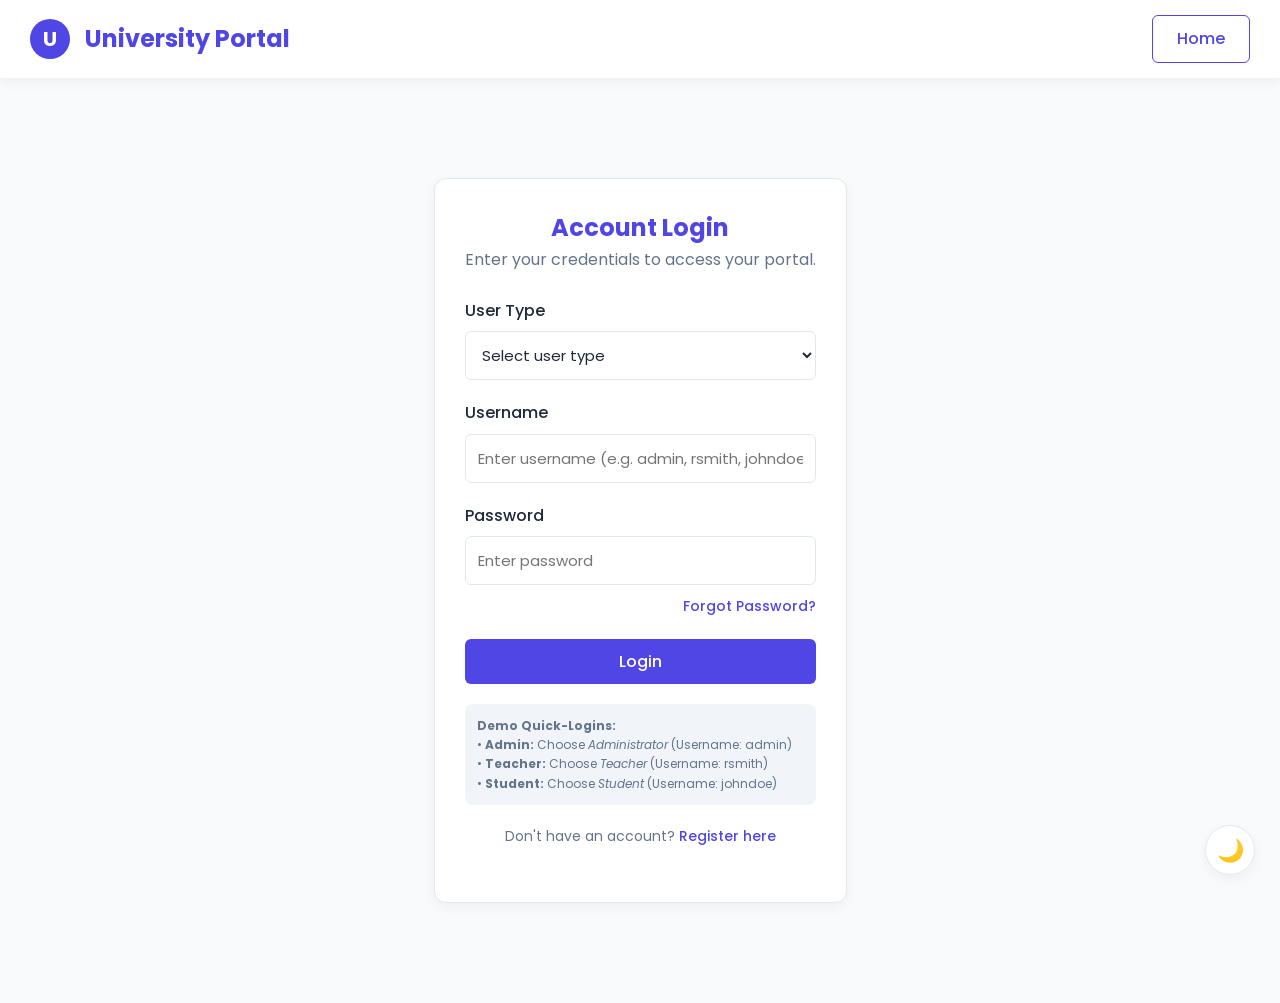
==== login.html @ 8c57611e "Initial commit: Complete Online Examination System" ====
<!DOCTYPE html>
<html lang="en">
<head>
    <meta charset="UTF-8">
    <meta name="viewport" content="width=device-width, initial-scale=1.0">
    <title>Login - Online Examination System</title>
    <link rel="stylesheet" href="styles.css">
    <link rel="stylesheet" href="app-styles.css">
</head>
<body>
    <header>
        <div class="logo-area">
            <div class="logo-placeholder">U</div>
            <h2>University Portal</h2>
        </div>
        <a href="index.html" class="btn btn-secondary">Home</a>
    </header>

    <div class="container">
        <div class="card center-box">
            <h2>Account Login</h2>
            <p>Enter your credentials to access your portal.</p>
            
            <form action="javascript:void(0);" onsubmit="handleLogin()">
                <div class="form-group">
                    <label for="userType">User Type</label>
                    <select id="userType" class="form-control" required>
                        <option value="" disabled selected>Select user type</option>
                        <option value="student">Student</option>
                        <option value="teacher">Teacher</option>
                        <option value="admin">Administrator</option>
                    </select>
                </div>

                <div class="form-group">
                    <label for="username">Username</label>
                    <input type="text" id="username" class="form-control" placeholder="Enter username (e.g. admin, rsmith, johndoe)" required>
                </div>

                <div class="form-group">
                    <label for="password">Password</label>
                    <input type="password" id="password" class="form-control" placeholder="Enter password" required>
                    <div style="text-align: right; margin-top: 8px;">
                        <a href="forgot-password.html" style="color: var(--primary-color); font-size: 14px; text-decoration: none; font-weight: 500;">Forgot Password?</a>
                    </div>
                </div>

                <button type="submit" class="btn full-width">Login</button>
            </form>

            <div style="margin-top: 20px; padding: 12px; background: var(--secondary-color); border-radius: 8px; font-size: 12px; text-align: left; color: var(--text-light);">
                <strong>Demo Quick-Logins:</strong><br>
                • <strong>Admin:</strong> Choose <em>Administrator</em> (Username: <code>admin</code>)<br>
                • <strong>Teacher:</strong> Choose <em>Teacher</em> (Username: <code>rsmith</code>)<br>
                • <strong>Student:</strong> Choose <em>Student</em> (Username: <code>johndoe</code>)
            </div>

            <p style="margin-top: 20px; font-size: 14px;">
                Don't have an account? <a href="register.html" style="color: var(--primary-color); text-decoration: none; font-weight: 500;">Register here</a>
            </p>
        </div>
    </div>

    <script src="exam-store.js"></script>
    <script src="app-utils.js"></script>
    <script src="script.js"></script>
</body>
</html>
---- styles.css ----
@import url('https://fonts.googleapis.com/css2?family=Poppins:wght@300;400;500;600;700&display=swap');

:root {
    /* Minimal Light Theme - Slate/Indigo */
    --primary-color: #4f46e5;
    --primary-hover: #4338ca;
    --secondary-color: #f1f5f9;
    --text-color: #1e293b;
    --text-light: #64748b;
    --bg-color: #f8fafc;
    --card-bg: #ffffff;
    --shadow: 0 4px 12px rgba(0, 0, 0, 0.05);
    --border-radius: 12px;
    --border-color: #e2e8f0;
    --success-color: #10b981;
    --danger-color: #ef4444;
}

[data-theme="dark"] {
    --primary-color: #6366f1;
    --primary-hover: #818cf8;
    --secondary-color: #1e293b;
    --text-color: #f8fafc;
    --text-light: #94a3b8;
    --bg-color: #0f172a;
    --card-bg: #1e293b;
    --shadow: 0 4px 12px rgba(0, 0, 0, 0.3);
    --border-color: #334155;
}

* {
    margin: 0;
    padding: 0;
    box-sizing: border-box;
    font-family: 'Poppins', sans-serif;
}

body {
    background-color: var(--bg-color);
    color: var(--text-color);
    line-height: 1.6;
    min-height: 100vh;
    display: flex;
    flex-direction: column;
    transition: background-color 0.3s ease, color 0.3s ease;
}

header, .card, .btn {
    transition: background-color 0.3s ease, color 0.3s ease, border-color 0.3s ease, box-shadow 0.3s ease;
}

header {
    background-color: var(--card-bg);
    box-shadow: var(--shadow);
    padding: 15px 30px;
    display: flex;
    justify-content: space-between;
    align-items: center;
}

.logo-area {
    display: flex;
    align-items: center;
    gap: 15px;
}

.logo-placeholder {
    width: 40px;
    height: 40px;
    background-color: var(--primary-color);
    color: white;
    border-radius: 50%;
    display: flex;
    align-items: center;
    justify-content: center;
    font-weight: bold;
    font-size: 20px;
}

h1, h2, h3 {
    color: var(--primary-color);
}

.container {
    max-width: 1200px;
    margin: 0 auto;
    padding: 40px 20px;
    flex: 1;
}

.card {
    background-color: var(--card-bg);
    border-radius: var(--border-radius);
    box-shadow: var(--shadow);
    padding: 30px;
    border: 1px solid var(--border-color);
}

.btn {
    display: inline-block;
    background-color: var(--primary-color);
    color: white;
    padding: 10px 24px;
    text-decoration: none;
    border-radius: 6px;
    border: none;
    cursor: pointer;
    font-weight: 500;
    transition: background-color 0.2s ease;
    text-align: center;
    font-size: 16px;
}

.btn:hover {
    background-color: var(--primary-hover);
}

.btn-secondary {
    background-color: var(--card-bg);
    color: var(--primary-color);
    border: 1px solid var(--primary-color);
}

.btn-secondary:hover {
    background-color: var(--secondary-color);
}

/* Centered layouts (Home, Login) */
.center-box {
    max-width: 450px;
    margin: 60px auto;
    text-align: center;
}

.center-box p {
    margin-bottom: 25px;
    color: var(--text-light);
}

/* Forms */
.form-group {
    margin-bottom: 20px;
    text-align: left;
}

.form-group label {
    display: block;
    margin-bottom: 8px;
    font-weight: 500;
}

.form-control {
    width: 100%;
    padding: 12px;
    border: 1px solid var(--border-color);
    border-radius: 6px;
    font-size: 15px;
    transition: border-color 0.2s, background-color 0.3s, color 0.3s;
    background-color: var(--card-bg);
    color: var(--text-color);
}

.form-control:focus {
    outline: none;
    border-color: var(--primary-color);
}

.full-width {
    width: 100%;
}

/* Dashboard Grid */
.dashboard-grid {
    display: grid;
    grid-template-columns: repeat(auto-fit, minmax(280px, 1fr));
    gap: 25px;
    margin-top: 30px;
}

.dashboard-card {
    text-align: center;
    padding: 40px 20px;
    transition: transform 0.2s;
    display: flex;
    flex-direction: column;
    justify-content: center;
    align-items: center;
    text-decoration: none;
    color: inherit;
}

.dashboard-card:hover {
    transform: translateY(-5px);
}

.dashboard-card h3 {
    margin-bottom: 15px;
}

/* Exams List */
.exam-list {
    display: grid;
    grid-template-columns: repeat(auto-fit, minmax(320px, 1fr));
    gap: 20px;
    margin-top: 20px;
}

.exam-item {
    display: flex;
    flex-direction: column;
    gap: 10px;
}

.exam-meta {
    color: var(--text-light);
    font-size: 14px;
    margin-bottom: 15px;
}

/* Online Exam Page */
.exam-header {
    display: flex;
    justify-content: space-between;
    align-items: center;
    margin-bottom: 20px;
    padding-bottom: 15px;
    border-bottom: 1px solid var(--border-color);
}

.timer {
    font-size: 18px;
    font-weight: 600;
    color: var(--danger-color);
    background: #ffebee;
    padding: 8px 16px;
    border-radius: 20px;
}

.question-container {
    margin-bottom: 30px;
    min-height: 250px;
}

.question-text {
    font-size: 18px;
    font-weight: 500;
    margin-bottom: 20px;
}

.options-list {
    list-style: none;
}

.option-item {
    margin-bottom: 12px;
}

.option-label {
    display: flex;
    align-items: center;
    padding: 12px 15px;
    border: 1px solid var(--border-color);
    border-radius: 6px;
    cursor: pointer;
    transition: background-color 0.2s;
}

.option-label:hover {
    background-color: var(--secondary-color);
}

.option-label input[type="radio"] {
    margin-right: 15px;
    transform: scale(1.2);
}

.exam-controls {
    display: flex;
    justify-content: space-between;
    margin-top: 20px;
}

/* Table */
.table-responsive {
    overflow-x: auto;
    margin-top: 20px;
}

table {
    width: 100%;
    border-collapse: collapse;
}

th, td {
    padding: 15px;
    text-align: left;
    border-bottom: 1px solid var(--border-color);
}

th {
    background-color: var(--secondary-color);
    color: var(--text-light);
    font-weight: 600;
}

tr:hover {
    background-color: var(--secondary-color);
}

.status-pass {
    color: var(--success-color);
    font-weight: 600;
}

.status-fail {
    color: var(--danger-color);
    font-weight: 600;
}

/* Responsive enhancements for mobile */
@media (max-width: 768px) {
    header {
        flex-direction: column;
        gap: 15px;
        text-align: center;
        padding: 15px;
    }
    
    .logo-area {
        justify-content: center;
        width: 100%;
    }
    
    .container {
        padding: 20px 15px;
    }

    .card {
        padding: 20px 15px;
    }
    
    .center-box {
        margin: 30px auto;
    }

    .exam-controls {
        flex-direction: column;
        gap: 15px;
    }
    
    .exam-controls > div {
        display: flex;
        flex-direction: column;
        gap: 10px;
        width: 100%;
    }
    
    .btn {
        width: 100%;
    }
    
    .theme-toggle-btn {
        bottom: 15px;
        right: 15px;
        width: 45px;
        height: 45px;
        font-size: 18px;
    }
}

@media (max-width: 480px) {
    h1 { font-size: 24px; }
    h2 { font-size: 20px; }
    h3 { font-size: 18px; }
}

/* Floating Theme Toggle */
.theme-toggle-btn {
    position: fixed;
    bottom: 25px;
    right: 25px;
    background-color: var(--card-bg);
    color: var(--text-color);
    border: 1px solid var(--border-color);
    border-radius: 50%;
    width: 50px;
    height: 50px;
    display: flex;
    align-items: center;
    justify-content: center;
    cursor: pointer;
    box-shadow: var(--shadow);
    z-index: 1000;
    font-size: 22px;
    transition: all 0.3s ease;
}

.theme-toggle-btn:hover {
    transform: scale(1.1);
}
---- app-styles.css ----
/* ============================================================
   APP STYLES — University Examination Management Platform
   Clean, Minimal, Professional, Production-Ready UI
   ============================================================ */

/* --- Role Badges & Status Badges --- */
.role-badge {
    display: inline-flex;
    align-items: center;
    gap: 6px;
    padding: 3px 10px;
    border-radius: 9999px;
    font-size: 11px;
    font-weight: 600;
    text-transform: uppercase;
    letter-spacing: 0.5px;
}
.role-admin { background: #fef3c7; color: #92400e; border: 1px solid #fde68a; }
.role-teacher { background: #e0e7ff; color: #3730a3; border: 1px solid #c7d2fe; }
.role-student { background: #ecfdf5; color: #065f46; border: 1px solid #a7f3d0; }

[data-theme="dark"] .role-admin { background: #78350f; color: #fef3c7; border-color: #92400e; }
[data-theme="dark"] .role-teacher { background: #312e81; color: #e0e7ff; border-color: #3730a3; }
[data-theme="dark"] .role-student { background: #064e3b; color: #ecfdf5; border-color: #065f46; }

.status-badge {
    display: inline-flex;
    align-items: center;
    gap: 6px;
    padding: 4px 10px;
    border-radius: 6px;
    font-size: 12px;
    font-weight: 600;
    white-space: nowrap;
}
.badge-draft { background: #f1f5f9; color: #475569; border: 1px solid #cbd5e1; }
.badge-active { background: #ecfdf5; color: #047857; border: 1px solid #a7f3d0; }
.badge-completed { background: #eff6ff; color: #1d4ed8; border: 1px solid #bfdbfe; }
.badge-closed { background: #f8fafc; color: #64748b; border: 1px solid #e2e8f0; }
.badge-submitted { background: #fffbeb; color: #b45309; border: 1px solid #fde68a; }
.badge-correction { background: #faf5ff; color: #7e22ce; border: 1px solid #e9d5ff; }
.badge-published { background: #f0fdf4; color: #15803d; border: 1px solid #bbf7d0; }
.badge-violation { background: #fef2f2; color: #b91c1c; border: 1px solid #fecaca; }

[data-theme="dark"] .badge-draft { background: #334155; color: #cbd5e1; border-color: #475569; }
[data-theme="dark"] .badge-active { background: #064e3b; color: #a7f3d0; border-color: #047857; }
[data-theme="dark"] .badge-completed { background: #1e3a8a; color: #bfdbfe; border-color: #1d4ed8; }
[data-theme="dark"] .badge-closed { background: #1e293b; color: #94a3b8; border-color: #334155; }
[data-theme="dark"] .badge-submitted { background: #78350f; color: #fde68a; border-color: #b45309; }
[data-theme="dark"] .badge-correction { background: #581c87; color: #e9d5ff; border-color: #7e22ce; }
[data-theme="dark"] .badge-published { background: #14532d; color: #bbf7d0; border-color: #15803d; }
[data-theme="dark"] .badge-violation { background: #7f1d1d; color: #fecaca; border-color: #b91c1c; }

/* --- App Navigation Bar --- */
.app-nav {
    display: flex;
    align-items: center;
    gap: 8px;
    flex-wrap: wrap;
}
.nav-link {
    color: var(--text-color);
    text-decoration: none;
    font-size: 14px;
    font-weight: 500;
    padding: 7px 14px;
    border-radius: 6px;
    transition: all 0.2s ease;
    display: inline-flex;
    align-items: center;
    gap: 6px;
}
.nav-link:hover {
    background-color: var(--secondary-color);
    color: var(--primary-color);
}
.nav-link.active {
    background-color: var(--primary-color);
    color: #ffffff;
}

.user-profile-chip {
    display: inline-flex;
    align-items: center;
    gap: 10px;
    background-color: var(--secondary-color);
    padding: 5px 12px;
    border-radius: 9999px;
    font-size: 13px;
    border: 1px solid var(--border-color);
}
.user-avatar-sm {
    width: 24px;
    height: 24px;
    border-radius: 50%;
    background-color: var(--primary-color);
    color: white;
    font-size: 11px;
    font-weight: 700;
    display: flex;
    align-items: center;
    justify-content: center;
}

/* --- Stats Grid --- */
.stats-grid {
    display: grid;
    grid-template-columns: repeat(auto-fit, minmax(220px, 1fr));
    gap: 18px;
    margin-bottom: 28px;
}
.stat-card {
    background: var(--card-bg);
    border: 1px solid var(--border-color);
    border-radius: var(--border-radius);
    padding: 20px;
    box-shadow: var(--shadow);
    display: flex;
    align-items: center;
    gap: 16px;
    transition: transform 0.2s, box-shadow 0.2s;
}
.stat-card:hover {
    transform: translateY(-2px);
    box-shadow: 0 8px 20px rgba(0,0,0,0.06);
}
.stat-icon {
    width: 48px;
    height: 48px;
    border-radius: 10px;
    display: flex;
    align-items: center;
    justify-content: center;
    font-size: 22px;
    background: var(--secondary-color);
    color: var(--primary-color);
    flex-shrink: 0;
}
.stat-content {
    display: flex;
    flex-direction: column;
}
.stat-value {
    font-size: 24px;
    font-weight: 700;
    color: var(--text-color);
    line-height: 1.2;
}
.stat-label {
    font-size: 13px;
    color: var(--text-light);
    margin-top: 2px;
}

/* --- Section Headers & Action Rows --- */
.section-toolbar {
    display: flex;
    justify-content: space-between;
    align-items: center;
    gap: 16px;
    margin-bottom: 20px;
    flex-wrap: wrap;
}
.search-filter-box {
    display: flex;
    align-items: center;
    gap: 10px;
    flex: 1;
    max-width: 500px;
}
.search-input {
    flex: 1;
    padding: 9px 14px;
    border: 1px solid var(--border-color);
    border-radius: 6px;
    background: var(--card-bg);
    color: var(--text-color);
    font-size: 14px;
}
.filter-select {
    padding: 9px 14px;
    border: 1px solid var(--border-color);
    border-radius: 6px;
    background: var(--card-bg);
    color: var(--text-color);
    font-size: 14px;
}

/* --- Tables Polish --- */
.data-table {
    width: 100%;
    border-collapse: separate;
    border-spacing: 0;
}
.data-table th {
    background-color: var(--secondary-color);
    color: var(--text-color);
    font-size: 13px;
    font-weight: 600;
    text-transform: uppercase;
    letter-spacing: 0.5px;
    padding: 12px 16px;
    border-bottom: 2px solid var(--border-color);
}
.data-table td {
    padding: 14px 16px;
    border-bottom: 1px solid var(--border-color);
    font-size: 14px;
    vertical-align: middle;
}
.data-table tr:hover td {
    background-color: rgba(79, 70, 229, 0.02);
}
.table-actions {
    display: flex;
    align-items: center;
    gap: 8px;
}
.btn-sm {
    padding: 6px 12px;
    font-size: 13px;
    border-radius: 5px;
}
.btn-danger {
    background-color: var(--danger-color);
    color: #ffffff;
}
.btn-danger:hover {
    background-color: #dc2626;
}
.btn-outline-danger {
    background: transparent;
    color: var(--danger-color);
    border: 1px solid var(--danger-color);
}
.btn-outline-danger:hover {
    background: #fee2e2;
}

/* --- Rules Box --- */
.rules-box {
    background: #fffbeb;
    border: 1px solid #fef3c7;
    border-left: 5px solid #f59e0b;
    border-radius: 8px;
    padding: 18px 22px;
    margin-bottom: 24px;
    color: #78350f;
    font-size: 14px;
    line-height: 1.6;
}
[data-theme="dark"] .rules-box {
    background: #451a03;
    border-color: #78350f;
    border-left-color: #f59e0b;
    color: #fef3c7;
}
.rules-box h4 {
    color: #92400e;
    font-size: 15px;
    font-weight: 600;
    margin-bottom: 8px;
    display: flex;
    align-items: center;
    gap: 6px;
}
[data-theme="dark"] .rules-box h4 {
    color: #fde68a;
}
.rules-box pre {
    white-space: pre-wrap;
    font-family: inherit;
    margin: 0;
}

/* --- Exam Code Pill / Box --- */
.exam-code-box {
    display: inline-flex;
    align-items: center;
    gap: 10px;
    background: #eef2ff;
    border: 1px dashed #6366f1;
    border-radius: 8px;
    padding: 8px 16px;
    font-family: monospace;
    font-size: 16px;
    font-weight: 700;
    color: var(--primary-color);
}
[data-theme="dark"] .exam-code-box {
    background: #1e1b4b;
    border-color: #818cf8;
    color: #c7d2fe;
}
.btn-copy {
    background: none;
    border: none;
    cursor: pointer;
    font-size: 14px;
    color: var(--primary-color);
    padding: 2px 6px;
    border-radius: 4px;
}
.btn-copy:hover {
    background: rgba(99, 102, 241, 0.1);
}

/* --- Question Builder (Teacher) --- */
.question-builder-item {
    background: var(--card-bg);
    border: 1px solid var(--border-color);
    border-radius: 8px;
    padding: 20px;
    margin-bottom: 20px;
    position: relative;
    transition: border-color 0.2s;
}
.question-builder-item:hover {
    border-color: var(--primary-color);
}
.qb-header {
    display: flex;
    justify-content: space-between;
    align-items: center;
    margin-bottom: 14px;
    padding-bottom: 10px;
    border-bottom: 1px solid var(--border-color);
}
.qb-num {
    font-weight: 700;
    font-size: 15px;
    color: var(--primary-color);
}
.qb-options-grid {
    display: grid;
    grid-template-columns: 1fr 1fr;
    gap: 12px;
    margin: 14px 0;
}
@media (max-width: 640px) {
    .qb-options-grid { grid-template-columns: 1fr; }
}

/* --- Dedicated Distraction-Free Exam UI (Student) --- */
.exam-taking-wrapper {
    display: grid;
    grid-template-columns: 1fr 300px;
    gap: 24px;
    margin-top: 20px;
}
@media (max-width: 900px) {
    .exam-taking-wrapper {
        grid-template-columns: 1fr;
    }
}
.exam-main-panel {
    background: var(--card-bg);
    border: 1px solid var(--border-color);
    border-radius: 12px;
    padding: 30px;
    box-shadow: var(--shadow);
    display: flex;
    flex-direction: column;
    min-height: 480px;
}
.exam-side-panel {
    background: var(--card-bg);
    border: 1px solid var(--border-color);
    border-radius: 12px;
    padding: 20px;
    box-shadow: var(--shadow);
    height: fit-content;
}
.q-nav-grid {
    display: grid;
    grid-template-columns: repeat(5, 1fr);
    gap: 8px;
    margin-top: 14px;
}
.q-nav-btn {
    width: 100%;
    aspect-ratio: 1;
    border-radius: 6px;
    border: 1px solid var(--border-color);
    background: var(--card-bg);
    color: var(--text-color);
    font-weight: 600;
    font-size: 13px;
    cursor: pointer;
    transition: all 0.2s;
    display: flex;
    align-items: center;
    justify-content: center;
}
.q-nav-btn:hover {
    border-color: var(--primary-color);
}
.q-nav-btn.active {
    background: var(--primary-color);
    color: white;
    border-color: var(--primary-color);
}
.q-nav-btn.answered {
    background: #ecfdf5;
    color: #047857;
    border-color: #10b981;
}
[data-theme="dark"] .q-nav-btn.answered {
    background: #064e3b;
    color: #a7f3d0;
    border-color: #047857;
}

/* Timer Box */
.timer-widget {
    background: #fef2f2;
    border: 1px solid #fee2e2;
    color: #b91c1c;
    padding: 10px 16px;
    border-radius: 8px;
    font-size: 18px;
    font-weight: 700;
    display: flex;
    align-items: center;
    justify-content: center;
    gap: 8px;
    letter-spacing: 1px;
}
[data-theme="dark"] .timer-widget {
    background: #7f1d1d;
    border-color: #991b1b;
    color: #fecaca;
}
.timer-widget.warning {
    animation: timerPulse 1s infinite alternate;
}
@keyframes timerPulse {
    from { transform: scale(1); opacity: 1; }
    to { transform: scale(1.03); opacity: 0.8; }
}

/* Option Cards (Student MCQ) */
.student-option-card {
    display: flex;
    align-items: center;
    gap: 14px;
    padding: 14px 18px;
    border: 1.5px solid var(--border-color);
    border-radius: 8px;
    margin-bottom: 12px;
    cursor: pointer;
    transition: all 0.2s ease;
    background: var(--card-bg);
}
.student-option-card:hover {
    border-color: var(--primary-color);
    background: rgba(79, 70, 229, 0.02);
}
.student-option-card.selected {
    border-color: var(--primary-color);
    background: rgba(79, 70, 229, 0.07);
}
.option-letter-badge {
    width: 30px;
    height: 30px;
    border-radius: 50%;
    background: var(--secondary-color);
    color: var(--text-color);
    font-weight: 700;
    font-size: 13px;
    display: flex;
    align-items: center;
    justify-content: center;
    flex-shrink: 0;
}
.student-option-card.selected .option-letter-badge {
    background: var(--primary-color);
    color: white;
}

/* JPEG Upload Zone */
.jpeg-upload-zone {
    border: 2px dashed var(--border-color);
    border-radius: 10px;
    padding: 30px 20px;
    text-align: center;
    cursor: pointer;
    transition: all 0.2s;
    background: var(--secondary-color);
    margin-top: 14px;
}
.jpeg-upload-zone:hover {
    border-color: var(--primary-color);
    background: rgba(79, 70, 229, 0.03);
}
.jpeg-preview-box {
    margin-top: 14px;
    padding: 14px;
    border: 1px solid var(--border-color);
    border-radius: 8px;
    background: var(--card-bg);
    display: flex;
    align-items: center;
    gap: 14px;
}
.jpeg-thumb {
    width: 80px;
    height: 80px;
    object-fit: cover;
    border-radius: 6px;
    border: 1px solid var(--border-color);
    cursor: pointer;
}

/* Modals */
.modal-overlay {
    position: fixed;
    top: 0;
    left: 0;
    right: 0;
    bottom: 0;
    background: rgba(15, 23, 42, 0.65);
    backdrop-filter: blur(4px);
    display: none;
    align-items: center;
    justify-content: center;
    z-index: 2000;
    padding: 20px;
}
.modal-overlay.open {
    display: flex;
}
.modal-card {
    background: var(--card-bg);
    border-radius: 12px;
    width: 100%;
    max-width: 650px;
    max-height: 90vh;
    overflow-y: auto;
    box-shadow: 0 20px 40px rgba(0,0,0,0.25);
    border: 1px solid var(--border-color);
    animation: modalSlide 0.25s ease-out;
}
.modal-card.modal-lg {
    max-width: 900px;
}
@keyframes modalSlide {
    from { transform: translateY(20px); opacity: 0; }
    to { transform: translateY(0); opacity: 1; }
}
.modal-header {
    display: flex;
    justify-content: space-between;
    align-items: center;
    padding: 20px 24px;
    border-bottom: 1px solid var(--border-color);
}
.modal-header h3 {
    margin: 0;
    font-size: 18px;
}
.modal-close-btn {
    background: none;
    border: none;
    font-size: 24px;
    cursor: pointer;
    color: var(--text-light);
    line-height: 1;
}
.modal-close-btn:hover {
    color: var(--text-color);
}
.modal-body {
    padding: 24px;
}
.modal-footer {
    display: flex;
    justify-content: flex-end;
    gap: 12px;
    padding: 16px 24px;
    border-top: 1px solid var(--border-color);
    background: var(--secondary-color);
    border-radius: 0 0 12px 12px;
}

/* Security Violation Modal Overlay */
.security-violation-card {
    background: #fff;
    border: 3px solid #ef4444;
    border-radius: 16px;
    max-width: 520px;
    text-align: center;
    padding: 36px 28px;
    box-shadow: 0 25px 50px -12px rgba(239, 68, 68, 0.4);
}
[data-theme="dark"] .security-violation-card {
    background: #1e1b1b;
}

/* Toast System */
.toast-container {
    position: fixed;
    top: 24px;
    right: 24px;
    z-index: 3000;
    display: flex;
    flex-direction: column;
    gap: 10px;
    pointer-events: none;
}
.toast-msg {
    pointer-events: auto;
    background: var(--card-bg);
    color: var(--text-color);
    border: 1px solid var(--border-color);
    border-left: 4px solid var(--primary-color);
    padding: 14px 20px;
    border-radius: 8px;
    box-shadow: 0 10px 25px rgba(0,0,0,0.12);
    font-size: 14px;
    display: flex;
    align-items: center;
    gap: 10px;
    animation: toastIn 0.3s cubic-bezier(0.16, 1, 0.3, 1);
    min-width: 280px;
    max-width: 400px;
}
.toast-success { border-left-color: #10b981; }
.toast-danger { border-left-color: #ef4444; }
.toast-warning { border-left-color: #f59e0b; }
@keyframes toastIn {
    from { transform: translateX(100%); opacity: 0; }
    to { transform: translateX(0); opacity: 1; }
}

/* Empty States */
.empty-state-box {
    text-align: center;
    padding: 50px 20px;
    color: var(--text-light);
}
.empty-state-icon {
    font-size: 42px;
    margin-bottom: 12px;
    opacity: 0.7;
}

/* Score Sheet View Banner */
.notice-banner {
    padding: 12px 16px;
    border-radius: 8px;
    font-size: 13px;
    display: flex;
    align-items: center;
    gap: 10px;
    margin-bottom: 20px;
}
.notice-info { background: #eff6ff; color: #1e40af; border: 1px solid #bfdbfe; }
.notice-warning { background: #fffbeb; color: #92400e; border: 1px solid #fde68a; }
.notice-success { background: #ecfdf5; color: #065f46; border: 1px solid #a7f3d0; }
[data-theme="dark"] .notice-info { background: #1e3a8a; color: #dbeafe; border-color: #1d4ed8; }
[data-theme="dark"] .notice-warning { background: #78350f; color: #fef3c7; border-color: #b45309; }
[data-theme="dark"] .notice-success { background: #064e3b; color: #d1fae5; border-color: #047857; }
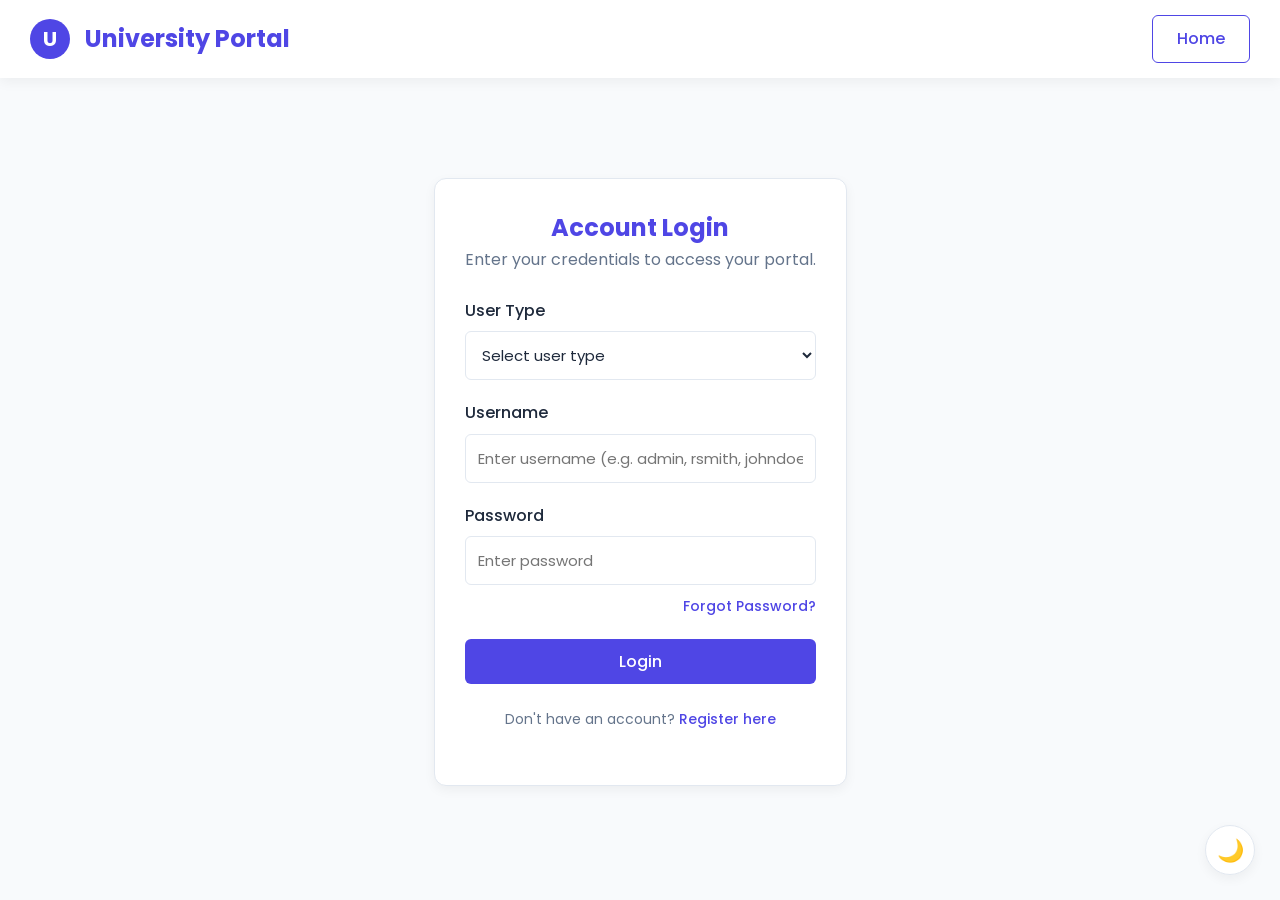
==== commit 285b170e: "Clean: Remove test data, mock submissions, and demo prompt boxes" ====
--- a/login.html
+++ b/login.html
@@ -48,14 +48,7 @@
                 <button type="submit" class="btn full-width">Login</button>
             </form>
 
-            <div style="margin-top: 20px; padding: 12px; background: var(--secondary-color); border-radius: 8px; font-size: 12px; text-align: left; color: var(--text-light);">
-                <strong>Demo Quick-Logins:</strong><br>
-                • <strong>Admin:</strong> Choose <em>Administrator</em> (Username: <code>admin</code>)<br>
-                • <strong>Teacher:</strong> Choose <em>Teacher</em> (Username: <code>rsmith</code>)<br>
-                • <strong>Student:</strong> Choose <em>Student</em> (Username: <code>johndoe</code>)
-            </div>
-
-            <p style="margin-top: 20px; font-size: 14px;">
+            <p style="margin-top: 24px; font-size: 14px;">
                 Don't have an account? <a href="register.html" style="color: var(--primary-color); text-decoration: none; font-weight: 500;">Register here</a>
             </p>
         </div>
--- a/styles.css
+++ b/styles.css
@@ -169,6 +169,35 @@
     width: 100%;
 }
 
+/* Dashboard Banner & Toolbar Rows */
+.dashboard-banner-row {
+    display: flex;
+    justify-content: space-between;
+    align-items: flex-start;
+    margin-bottom: 24px;
+    flex-wrap: wrap;
+    gap: 15px;
+}
+.banner-actions-row {
+    display: flex;
+    gap: 10px;
+    flex-wrap: wrap;
+}
+@media (max-width: 640px) {
+    .dashboard-banner-row {
+        flex-direction: column;
+        align-items: stretch;
+    }
+    .banner-actions-row {
+        flex-direction: column;
+        width: 100%;
+        gap: 8px;
+    }
+    .banner-actions-row .btn {
+        width: 100%;
+    }
+}
+
 /* Dashboard Grid */
 .dashboard-grid {
     display: grid;
@@ -317,64 +346,268 @@
     font-weight: 600;
 }
 
-/* Responsive enhancements for mobile */
+/* ============================================================
+   RESPONSIVE DESIGN SYSTEM & MOBILE ADAPTATIONS
+   Breakpoints: Tablet (1024px), Mobile Large (768px), Mobile Small (480px/360px)
+   ============================================================ */
+
+/* --- Base Header Layout (Desktop) --- */
+.app-header {
+    background-color: var(--card-bg);
+    box-shadow: var(--shadow);
+    padding: 12px 28px;
+    display: flex;
+    justify-content: space-between;
+    align-items: center;
+    position: sticky;
+    top: 0;
+    z-index: 1000;
+}
+
+.header-top-row {
+    display: flex;
+    align-items: center;
+    gap: 15px;
+}
+
+.header-right-actions {
+    display: none;
+}
+
+.mobile-nav-toggle {
+    display: none;
+    background: var(--secondary-color);
+    border: 1px solid var(--border-color);
+    border-radius: 8px;
+    width: 42px;
+    height: 42px;
+    font-size: 22px;
+    color: var(--text-color);
+    cursor: pointer;
+    align-items: center;
+    justify-content: center;
+    transition: background 0.2s;
+    user-select: none;
+}
+
+.mobile-nav-toggle:active {
+    transform: scale(0.96);
+}
+
+.nav-collapsible-wrapper {
+    display: flex;
+    align-items: center;
+    justify-content: space-between;
+    flex: 1;
+    margin-left: 24px;
+}
+
+.nav-user-section {
+    display: flex;
+    align-items: center;
+    gap: 12px;
+}
+
+/* Tablet & Mobile Landscape (max-width: 1024px) */
+@media (max-width: 1024px) {
+    .container {
+        padding: 30px 18px;
+    }
+    .app-header {
+        padding: 12px 20px;
+    }
+    .app-nav {
+        gap: 4px;
+    }
+    .nav-link {
+        padding: 6px 10px;
+        font-size: 13px;
+    }
+}
+
+/* Mobile Devices (max-width: 768px) */
 @media (max-width: 768px) {
-    header {
-        flex-direction: column;
-        gap: 15px;
-        text-align: center;
-        padding: 15px;
-    }
-    
-    .logo-area {
+    .app-header {
+        flex-direction: column;
+        align-items: stretch;
+        padding: 12px 16px;
+    }
+
+    .header-top-row {
+        justify-content: space-between;
+        width: 100%;
+    }
+
+    .header-right-actions {
+        display: flex;
+        align-items: center;
+        gap: 10px;
+    }
+
+    .mobile-nav-toggle {
+        display: flex;
+    }
+
+    .nav-collapsible-wrapper {
+        display: none;
+        flex-direction: column;
+        align-items: stretch;
+        margin-left: 0;
+        margin-top: 14px;
+        padding-top: 14px;
+        border-top: 1px solid var(--border-color);
+        gap: 14px;
+    }
+
+    .nav-collapsible-wrapper.nav-open {
+        display: flex;
+        animation: navSlideDown 0.25s cubic-bezier(0.16, 1, 0.3, 1);
+    }
+
+    @keyframes navSlideDown {
+        from { opacity: 0; transform: translateY(-8px); }
+        to { opacity: 1; transform: translateY(0); }
+    }
+
+    .app-nav {
+        flex-direction: column;
+        align-items: stretch;
+        width: 100%;
+        gap: 6px;
+    }
+
+    .nav-link {
+        width: 100%;
+        padding: 11px 14px;
+        font-size: 14px;
+        border-radius: 8px;
+        min-height: 44px;
+    }
+
+    .nav-user-section {
+        flex-direction: column;
+        align-items: stretch;
+        width: 100%;
+        gap: 10px;
+        padding-top: 12px;
+        border-top: 1px dashed var(--border-color);
+    }
+
+    .user-profile-chip {
+        width: 100%;
+        justify-content: space-between;
+        padding: 8px 14px;
+        box-sizing: border-box;
+    }
+
+    .btn-logout {
+        width: 100% !important;
+        padding: 10px !important;
+        min-height: 44px;
+        font-size: 14px;
+    }
+
+    .container {
+        padding: 20px 14px;
+    }
+
+    .card {
+        padding: 20px 16px;
+        border-radius: 12px;
+    }
+
+    .center-box {
+        margin: 24px auto;
+        padding: 20px 16px;
+    }
+
+    /* Prevent mobile auto-zoom on input focus */
+    input, select, textarea, .form-control {
+        font-size: 16px !important;
+        min-height: 44px;
+    }
+
+    .form-group {
+        margin-bottom: 16px;
+    }
+
+    /* Buttons touch targets */
+    .btn {
+        min-height: 44px;
+        display: inline-flex;
+        align-items: center;
         justify-content: center;
-        width: 100%;
-    }
-    
-    .container {
-        padding: 20px 15px;
-    }
-
-    .card {
-        padding: 20px 15px;
-    }
-    
-    .center-box {
-        margin: 30px auto;
-    }
-
+        touch-action: manipulation;
+    }
+
+    /* Exam controls */
     .exam-controls {
         flex-direction: column;
-        gap: 15px;
-    }
-    
+        gap: 12px;
+    }
+
     .exam-controls > div {
         display: flex;
         flex-direction: column;
         gap: 10px;
         width: 100%;
     }
-    
-    .btn {
-        width: 100%;
-    }
-    
+
+    /* Tables */
+    .table-responsive {
+        width: 100%;
+        overflow-x: auto;
+        -webkit-overflow-scrolling: touch;
+        border: 1px solid var(--border-color);
+        border-radius: 8px;
+    }
+
+    table {
+        min-width: 580px;
+    }
+
+    th, td {
+        padding: 10px 12px;
+        font-size: 13px;
+    }
+
+    /* Floating Theme Toggle (Safe placement) */
     .theme-toggle-btn {
-        bottom: 15px;
-        right: 15px;
-        width: 45px;
-        height: 45px;
-        font-size: 18px;
-    }
-}
-
+        bottom: 16px;
+        right: 16px;
+        width: 44px;
+        height: 44px;
+        font-size: 19px;
+        box-shadow: 0 4px 14px rgba(0,0,0,0.2);
+    }
+}
+
+/* Small Smartphone Viewport (max-width: 480px) */
 @media (max-width: 480px) {
-    h1 { font-size: 24px; }
-    h2 { font-size: 20px; }
-    h3 { font-size: 18px; }
-}
-
-/* Floating Theme Toggle */
+    h1 { font-size: 22px; }
+    h2 { font-size: 18px; }
+    h3 { font-size: 16px; }
+
+    .logo-area {
+        gap: 10px;
+    }
+
+    .logo-placeholder {
+        width: 34px;
+        height: 34px;
+        font-size: 16px;
+    }
+
+    .card {
+        padding: 16px 12px;
+    }
+
+    .exam-meta {
+        font-size: 12px;
+    }
+}
+
+/* Floating Theme Toggle Base */
 .theme-toggle-btn {
     position: fixed;
     bottom: 25px;
@@ -396,5 +629,6 @@
 }
 
 .theme-toggle-btn:hover {
-    transform: scale(1.1);
-}
+    transform: scale(1.08);
+}
+
--- a/app-styles.css
+++ b/app-styles.css
@@ -661,3 +661,151 @@
 [data-theme="dark"] .notice-info { background: #1e3a8a; color: #dbeafe; border-color: #1d4ed8; }
 [data-theme="dark"] .notice-warning { background: #78350f; color: #fef3c7; border-color: #b45309; }
 [data-theme="dark"] .notice-success { background: #064e3b; color: #d1fae5; border-color: #047857; }
+
+/* ============================================================
+   MOBILE RESPONSIVE COMPONENT ADJUSTMENTS (UI/UX PRO MAX)
+   ============================================================ */
+
+@media (max-width: 768px) {
+    /* Stats Grid */
+    .stats-grid {
+        grid-template-columns: 1fr;
+        gap: 12px;
+        margin-bottom: 20px;
+    }
+    .stat-card {
+        padding: 14px 16px;
+    }
+    .stat-icon {
+        width: 42px;
+        height: 42px;
+        font-size: 20px;
+    }
+    .stat-value {
+        font-size: 20px;
+    }
+
+    /* Section Toolbars & Filters */
+    .section-toolbar {
+        flex-direction: column;
+        align-items: stretch;
+        gap: 12px;
+    }
+    .search-filter-box {
+        max-width: 100%;
+        flex-direction: column;
+        width: 100%;
+        gap: 8px;
+    }
+    .search-input, .filter-select {
+        width: 100%;
+    }
+
+    /* Responsive Data Tables */
+    .table-container {
+        width: 100%;
+        overflow-x: auto;
+        -webkit-overflow-scrolling: touch;
+        border: 1px solid var(--border-color);
+        border-radius: 8px;
+        margin-bottom: 16px;
+    }
+    .data-table {
+        min-width: 580px;
+    }
+    .data-table th, .data-table td {
+        padding: 10px 12px;
+        font-size: 13px;
+    }
+
+    /* Candidate Grid */
+    .candidate-grid {
+        grid-template-columns: 1fr;
+        gap: 12px;
+    }
+
+    /* Modals & Dialogs */
+    .modal-backdrop {
+        padding: 12px;
+        align-items: center;
+    }
+    .modal-box {
+        width: 100%;
+        max-width: 100%;
+        max-height: 92vh;
+        border-radius: 12px;
+    }
+    .modal-header {
+        padding: 14px 18px;
+    }
+    .modal-body {
+        padding: 16px;
+    }
+    .modal-footer {
+        padding: 12px 16px;
+        flex-direction: column-reverse;
+        gap: 8px;
+    }
+    .modal-footer .btn {
+        width: 100%;
+    }
+
+    /* Distraction-Free Exam Screen */
+    .exam-header-bar {
+        padding: 10px 14px;
+        flex-wrap: wrap;
+        gap: 8px;
+    }
+    .timer-widget {
+        padding: 6px 12px;
+        font-size: 15px;
+    }
+    .question-workspace-card {
+        padding: 18px 14px;
+    }
+    .question-text-title {
+        font-size: 16px;
+        line-height: 1.5;
+        margin-bottom: 16px;
+    }
+    .student-option-card {
+        padding: 12px 14px;
+        gap: 10px;
+    }
+    .option-letter-badge {
+        width: 26px;
+        height: 26px;
+        font-size: 12px;
+    }
+
+    /* Toast notifications on mobile */
+    .toast-container {
+        top: 10px;
+        left: 12px;
+        right: 12px;
+    }
+    .toast-msg {
+        min-width: unset;
+        max-width: 100%;
+        width: 100%;
+        box-sizing: border-box;
+    }
+
+    /* Score sheet control panel */
+    .scoresheet-control-panel {
+        flex-direction: column;
+        align-items: stretch !important;
+        width: 100%;
+        gap: 12px !important;
+    }
+    .scoresheet-control-panel > div {
+        width: 100%;
+    }
+    .scoresheet-control-panel select {
+        width: 100% !important;
+    }
+    .scoresheet-control-panel .btn {
+        width: 100%;
+    }
+}
+
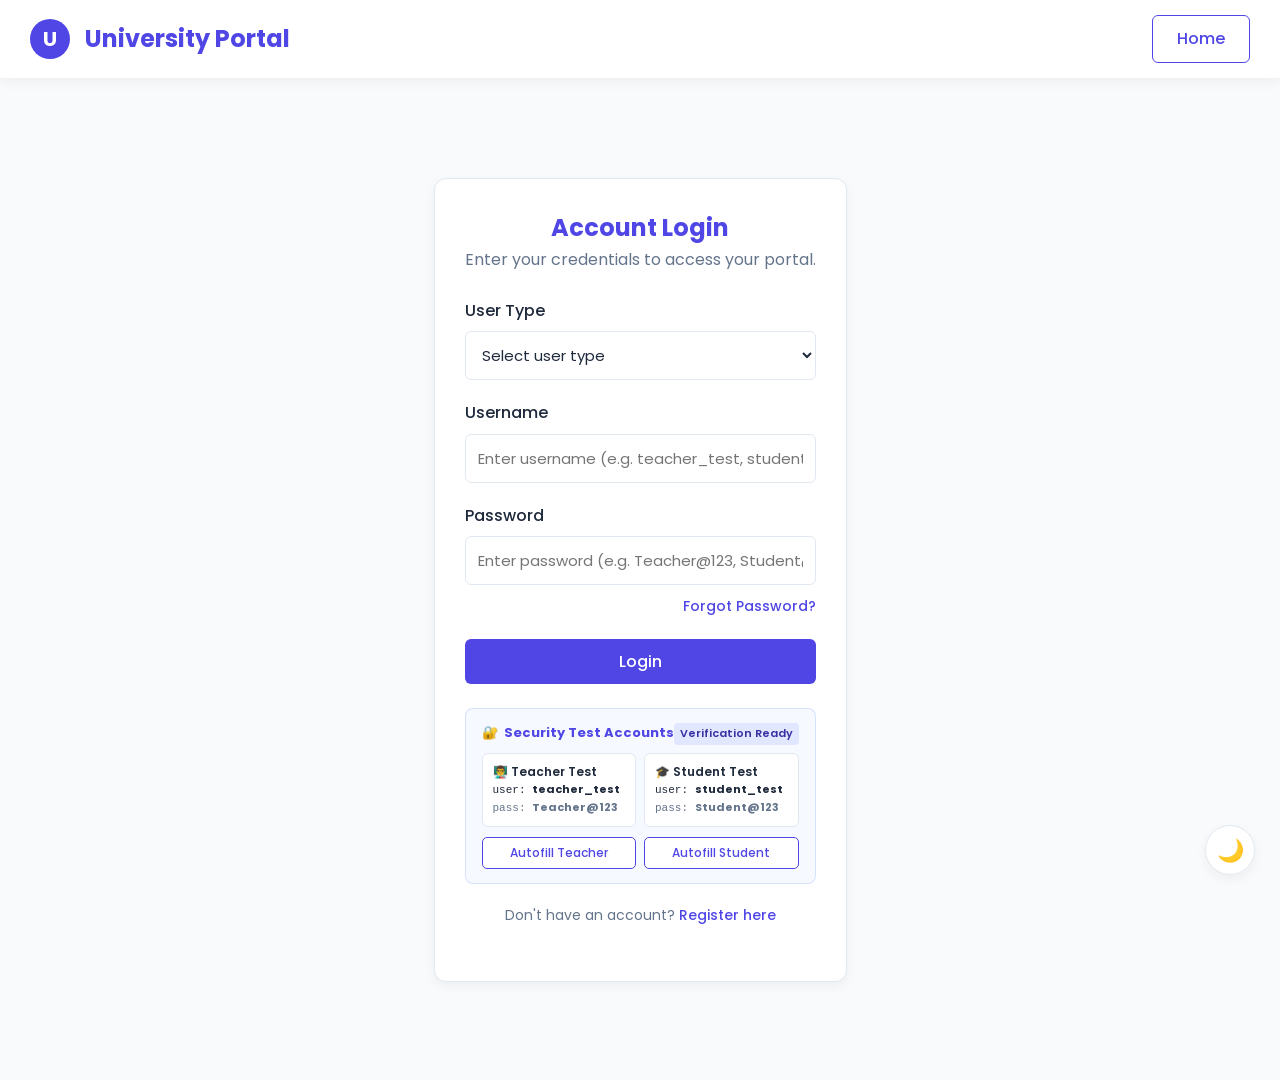
==== commit b4d483b8: "Add dedicated test credentials for Teacher and Student with strict password and role security enforc" ====
--- a/login.html
+++ b/login.html
@@ -34,12 +34,12 @@
 
                 <div class="form-group">
                     <label for="username">Username</label>
-                    <input type="text" id="username" class="form-control" placeholder="Enter username (e.g. admin, rsmith, johndoe)" required>
+                    <input type="text" id="username" class="form-control" placeholder="Enter username (e.g. teacher_test, student_test)" required>
                 </div>
 
                 <div class="form-group">
                     <label for="password">Password</label>
-                    <input type="password" id="password" class="form-control" placeholder="Enter password" required>
+                    <input type="password" id="password" class="form-control" placeholder="Enter password (e.g. Teacher@123, Student@123)" required>
                     <div style="text-align: right; margin-top: 8px;">
                         <a href="forgot-password.html" style="color: var(--primary-color); font-size: 14px; text-decoration: none; font-weight: 500;">Forgot Password?</a>
                     </div>
@@ -48,7 +48,33 @@
                 <button type="submit" class="btn full-width">Login</button>
             </form>
 
-            <p style="margin-top: 24px; font-size: 14px;">
+            <!-- Test Credentials Helper for Security Verification -->
+            <div style="margin-top: 24px; padding: 14px 16px; background: rgba(37, 99, 235, 0.04); border: 1px solid rgba(37, 99, 235, 0.15); border-radius: 8px; text-align: left; font-size: 13px;">
+                <div style="display: flex; align-items: center; justify-content: space-between; margin-bottom: 8px;">
+                    <strong style="color: var(--primary-color); display: flex; align-items: center; gap: 6px;">
+                        <span>🔐</span> Security Test Accounts
+                    </strong>
+                    <span style="font-size: 11px; background: #e0e7ff; color: #3730a3; padding: 2px 6px; border-radius: 4px; font-weight: 600;">Verification Ready</span>
+                </div>
+                <div style="display: grid; grid-template-columns: 1fr 1fr; gap: 8px; margin-bottom: 10px;">
+                    <div style="background: white; padding: 8px 10px; border-radius: 6px; border: 1px solid var(--border-color);">
+                        <div style="font-weight: 600; color: #1e293b; font-size: 12px;">👨‍🏫 Teacher Test</div>
+                        <div style="color: var(--text-main); font-family: monospace; font-size: 11px;">user: <b>teacher_test</b></div>
+                        <div style="color: var(--text-light); font-family: monospace; font-size: 11px;">pass: <b>Teacher@123</b></div>
+                    </div>
+                    <div style="background: white; padding: 8px 10px; border-radius: 6px; border: 1px solid var(--border-color);">
+                        <div style="font-weight: 600; color: #1e293b; font-size: 12px;">🎓 Student Test</div>
+                        <div style="color: var(--text-main); font-family: monospace; font-size: 11px;">user: <b>student_test</b></div>
+                        <div style="color: var(--text-light); font-family: monospace; font-size: 11px;">pass: <b>Student@123</b></div>
+                    </div>
+                </div>
+                <div style="display: flex; gap: 8px;">
+                    <button type="button" onclick="fillTestCredentials('teacher', 'teacher_test', 'Teacher@123')" class="btn btn-secondary btn-sm" style="flex: 1; font-size: 12px; padding: 6px 8px;">Autofill Teacher</button>
+                    <button type="button" onclick="fillTestCredentials('student', 'student_test', 'Student@123')" class="btn btn-secondary btn-sm" style="flex: 1; font-size: 12px; padding: 6px 8px;">Autofill Student</button>
+                </div>
+            </div>
+
+            <p style="margin-top: 20px; font-size: 14px;">
                 Don't have an account? <a href="register.html" style="color: var(--primary-color); text-decoration: none; font-weight: 500;">Register here</a>
             </p>
         </div>
@@ -57,5 +83,12 @@
     <script src="exam-store.js"></script>
     <script src="app-utils.js"></script>
     <script src="script.js"></script>
+    <script>
+        function fillTestCredentials(role, username, password) {
+            document.getElementById('userType').value = role;
+            document.getElementById('username').value = username;
+            document.getElementById('password').value = password;
+        }
+    </script>
 </body>
 </html>
